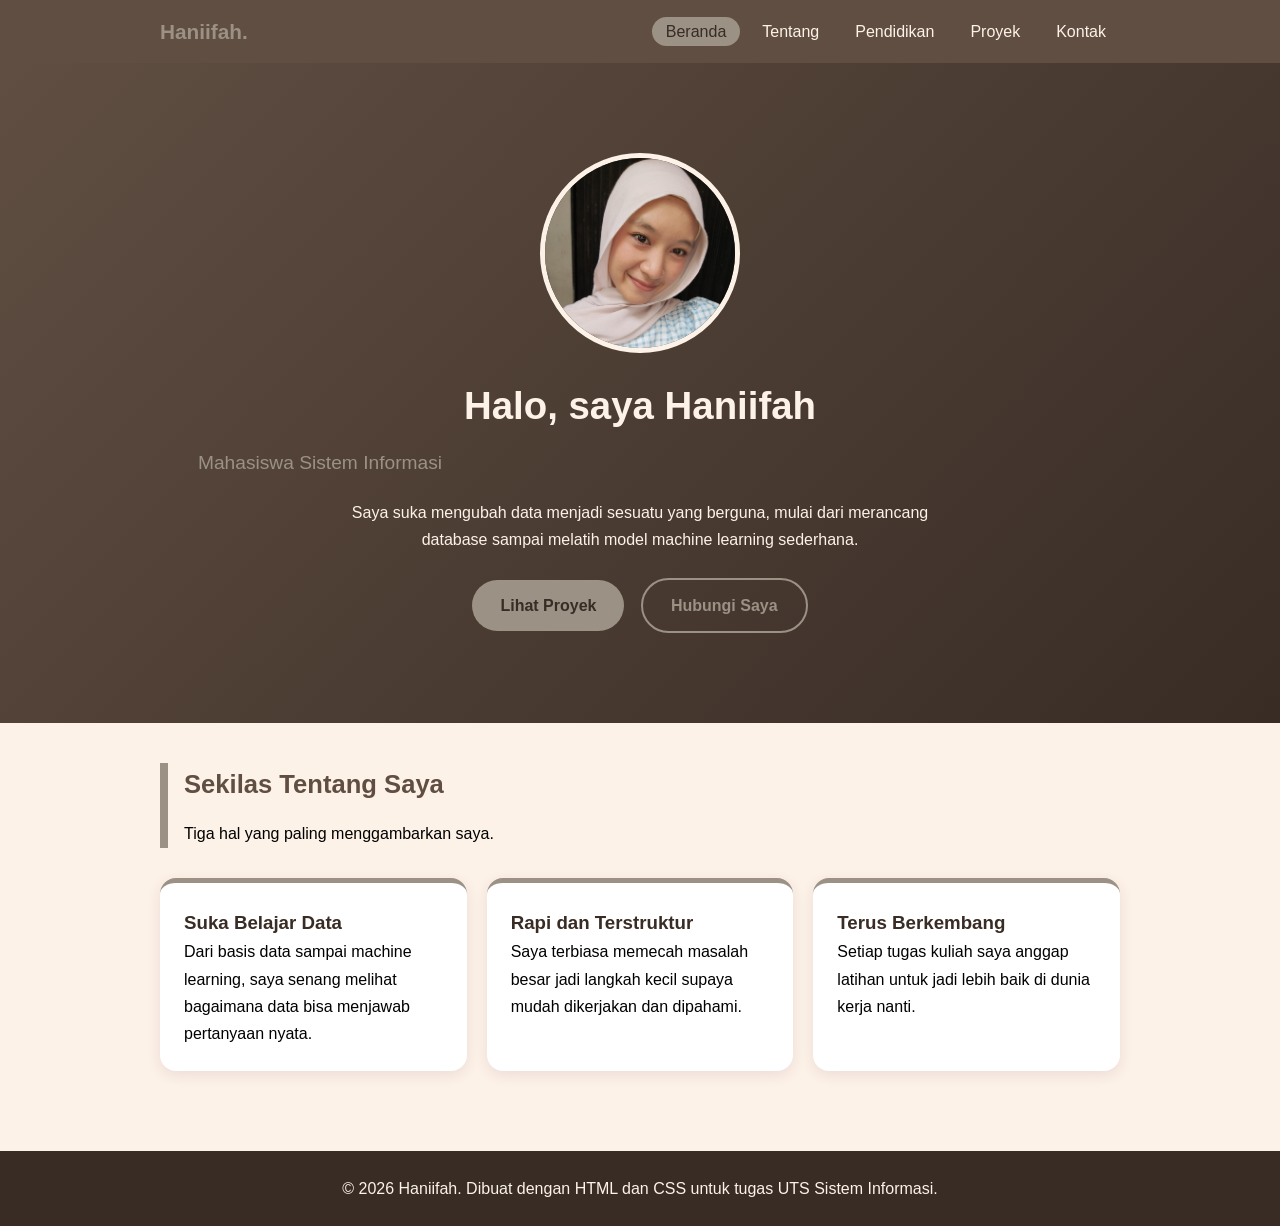
==== index.html @ 3d771379 "Upload website CV" ====
<!DOCTYPE html>
<html lang="id">
<head>
  <meta charset="UTF-8">
  <meta name="viewport" content="width=device-width, initial-scale=1.0">
  <title>Beranda | Haniifah</title>
  <link rel="stylesheet" href="style.css">
</head>
<body>
<header>
  <nav>
    <a href="index.html" class="logo">Haniifah.</a>
    <ul>
      <li><a href="index.html" class="aktif">Beranda</a></li>
      <li><a href="tentang.html" >Tentang</a></li>
      <li><a href="pendidikan.html" >Pendidikan</a></li>
      <li><a href="proyek.html" >Proyek</a></li>
      <li><a href="kontak.html" >Kontak</a></li>
    </ul>
  </nav>
</header>

<!-- Bagian: tampilan pertama yang dilihat pengunjung -->
<section class="hero">
  <img class="foto" src="hnfh.jpeg" alt="foto hnfh"> 
  <h1>Halo, saya Haniifah</h1>
  <p class="peran">Mahasiswa Sistem Informasi</p>
  <p>Saya suka mengubah data menjadi sesuatu yang berguna, mulai dari merancang database sampai melatih model machine learning sederhana.</p>
  <a href="proyek.html" class="tombol">Lihat Proyek</a>
  <a href="kontak.html" class="tombol garis">Hubungi Saya</a>
</section>

<main>
  <div class="judul-halaman">
    <h2>Sekilas Tentang Saya</h2>
    <p>Tiga hal yang paling menggambarkan saya.</p>
  </div>

  <div class="grid">
    <div class="kartu">
      <h3>Suka Belajar Data</h3>
      <p>Dari basis data sampai machine learning, saya senang melihat bagaimana data bisa menjawab pertanyaan nyata.</p>
    </div>
    <div class="kartu">
      <h3>Rapi dan Terstruktur</h3>
      <p>Saya terbiasa memecah masalah besar jadi langkah kecil supaya mudah dikerjakan dan dipahami.</p>
    </div>
    <div class="kartu">
      <h3>Terus Berkembang</h3>
      <p>Setiap tugas kuliah saya anggap latihan untuk jadi lebih baik di dunia kerja nanti.</p>
    </div>
  </div>
</main>

<footer>
  <p>&copy; 2026 Haniifah. Dibuat dengan HTML dan CSS untuk tugas UTS Sistem Informasi.</p>
</footer>
</body>
</html>
---- style.css ----
/* 1. Variabel warna */
:root {
  --chocolate: #604e42;
  --dark-chocolate: #382c25;
  --khaki: #9b9184;
  --krem: #fdf2e7; /*backround */
  --putih: #ffffff;
  --teks: #000000;
  --abu: #000000;
}

/* 2. Reset dasar */
* {
  margin: 0;
  padding: 0;
  box-sizing: border-box;
}

body {
  font-family: "Segoe UI", Arial, sans-serif;
  background: var(--krem);
  color: var(--teks);
  line-height: 1.7;
}

a { text-decoration: none; color: inherit; }

/* 3. Navigasi atas */
header {
  background: var(--chocolate);
  position: sticky;
  top: 0;
  z-index: 10;
}

nav {
  max-width: 1000px;
  margin: auto;
  padding: 14px 20px;
  display: flex;
  justify-content: space-between;
  align-items: center;
  flex-wrap: wrap;
  gap: 10px;
}

.logo {
  color: var(--khaki);
  font-weight: 700;
  font-size: 1.3rem;
}

nav ul {
  list-style: none;
  display: flex;
  gap: 8px;
  flex-wrap: wrap;
}

nav ul a {
  color: var(--krem);
  padding: 6px 14px;
  border-radius: 20px;
  transition: 0.3s;
}

nav ul a:hover,
nav ul a.aktif {
  background: var(--khaki);
  color: var(--dark-chocolate);
}

/* 4. Pembungkus isi halaman */
main {
  max-width: 1000px;
  margin: auto;
  padding: 40px 20px;
}

h1 { font-size: 2.4rem; color: var(--chocolate); }
h2 { font-size: 1.6rem; color: var(--chocolate); margin-bottom: 14px; }
h3 { color: var(--dark-chocolate); }

.judul-halaman {
  border-left: 8px solid var(--khaki);
  padding-left: 16px;
  margin-bottom: 30px;
}

.judul-halaman p { color: var(--abu); }

/* 5. Bagian hero (landing page) */
.hero {
  background: linear-gradient(135deg, var(--chocolate), var(--dark-chocolate));
  color: var(--krem);
  text-align: center;
  padding: 90px 20px;
}

.hero .foto {
  width: 200px;
  height: 200px;
  border-radius: 50%;
  background: var(--khaki);
  color: var(--dark-chocolate);
  font-size: 4rem;
  font-weight: 700;
  display: flex;
  align-items: center;
  justify-content: center;
  margin: 0 auto 20px;
  border: 5px solid var(--krem);
  animation: melayang 3s ease-in-out infinite;
}

.hero h1 { color: var(--krem); }
.hero .peran { color: var(--khaki); font-size: 1.2rem; margin: 8px 0 20px; }
.hero p { max-width: 600px; margin: auto; }

@keyframes melayang {
  0%, 100% { transform: translateY(0); }
  50% { transform: translateY(-10px); }
}

/* 6. Tombol */
.tombol {
  display: inline-block;
  margin: 24px 6px 0;
  padding: 12px 28px;
  border-radius: 30px;
  background: var(--khaki);
  color: var(--dark-chocolate);
  font-weight: 600;
  transition: 0.3s;
}

.tombol:hover { transform: translateY(-3px); background: var(--putih); }

.tombol.garis {
  background: transparent;
  border: 2px solid var(--khaki);
  color: var(--khaki);
}

/* 7. Kartu (dipakai di banyak halaman) */
.grid {
  display: grid;
  grid-template-columns: repeat(auto-fit, minmax(260px, 1fr));
  gap: 20px;
}

.kartu {
  background: var(--putih);
  padding: 24px;
  border-radius: 16px;
  border-top: 5px solid var(--khaki);
  box-shadow: 0 4px 14px rgba(91, 42, 78, 0.1);
  transition: 0.3s;
}

.kartu:hover {
  transform: translateY(-6px);
  box-shadow: 0 10px 24px rgba(91, 42, 78, 0.2);
}

.kartu .label {
  display: inline-block;
  background: var(--krem);
  color: var(--chocolate);
  padding: 2px 12px;
  border-radius: 12px;
  font-size: 0.85rem;
  margin-top: 8px;
}

/* 8. Timeline pendidikan */
.timeline {
  border-left: 4px solid var(--khaki);
  padding-left: 24px;
}

.timeline .item { margin-bottom: 28px; position: relative; }

.timeline .item::before {
  content: "";
  position: absolute;
  left: -34px;
  top: 6px;
  width: 16px;
  height: 16px;
  background: var(--chocolate);
  border: 3px solid var(--khaki);
  border-radius: 50%;
}

.tahun { color: var(--abu); font-size: 0.9rem; }

/* 9. Bar skill */
.skill { margin-bottom: 16px; }
.skill span { font-weight: 600; }

.bar {
  background: #eadfe6;
  border-radius: 10px;
  height: 12px;
  overflow: hidden;
  margin-top: 4px;
}

.bar div {
  height: 100%;
  background: linear-gradient(90deg, var(--chocolate), var(--khaki));
  border-radius: 10px;
}

/* 10. Formulir kontak */
form { display: grid; gap: 14px; max-width: 520px; }

input, textarea {
  padding: 12px;
  border: 2px solid #665f5f;
  border-radius: 10px;
  font-family: inherit;
  font-size: 1rem;
}

input:focus, textarea:focus { outline: none; border-color: var(--khaki); }

button {
  padding: 12px;
  border: none;
  border-radius: 10px;
  background: var(--chocolate);
  color: var(--krem);
  font-size: 1rem;
  cursor: pointer;
  transition: 0.3s;
}

button:hover { background: var(--khaki); color: var(--dark-chocolate); }

/* 11. Footer */
footer {
  background: var(--dark-chocolate);
  color: var(--krem);
  text-align: center;
  padding: 24px;
  margin-top: 40px;
}

/* 12. Responsif untuk layar HP */
@media (max-width: 600px) {
  h1 { font-size: 1.8rem; }
  .hero { padding: 60px 16px; }
}
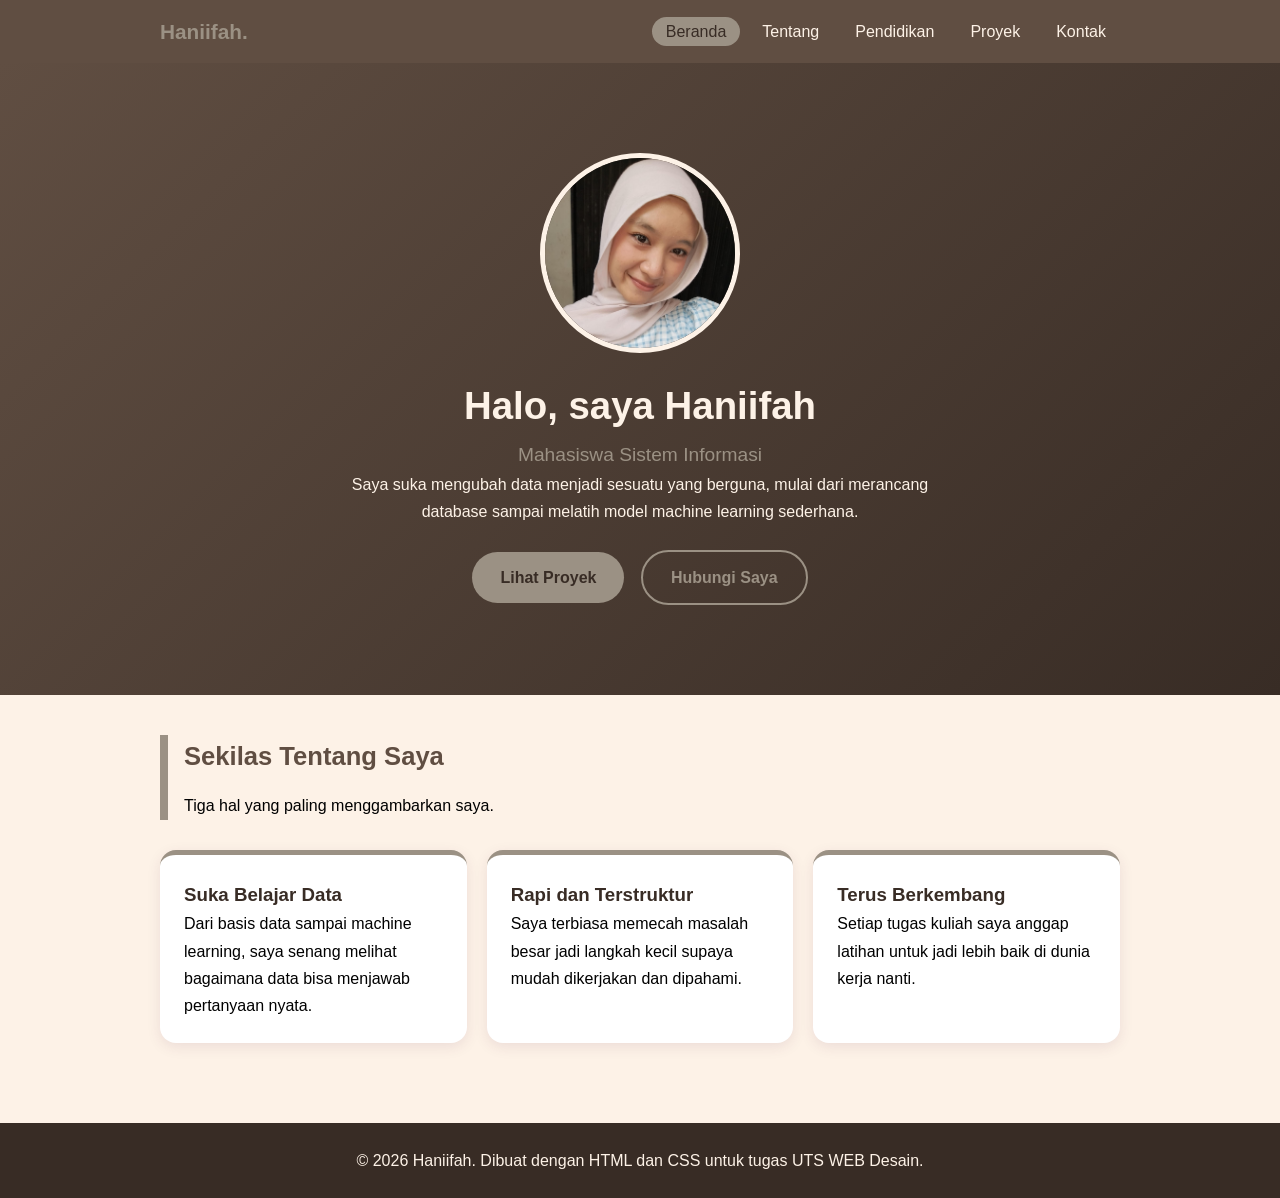
==== commit 9b358e1f: "Perbaiki soure code" ====
--- a/index.html
+++ b/index.html
@@ -53,7 +53,7 @@
 </main>
 
 <footer>
-  <p>&copy; 2026 Haniifah. Dibuat dengan HTML dan CSS untuk tugas UTS Sistem Informasi.</p>
+  <p>&copy; 2026 Haniifah. Dibuat dengan HTML dan CSS untuk tugas UTS WEB Desain.</p>
 </footer>
 </body>
 </html>
--- a/style.css
+++ b/style.css
@@ -115,7 +115,7 @@
 }
 
 .hero h1 { color: var(--krem); }
-.hero .peran { color: var(--khaki); font-size: 1.2rem; margin: 8px 0 20px; }
+.hero .peran { color: var(--khaki); font-size: 1.2rem; margin: center; }
 .hero p { max-width: 600px; margin: auto; }
 
 @keyframes melayang {
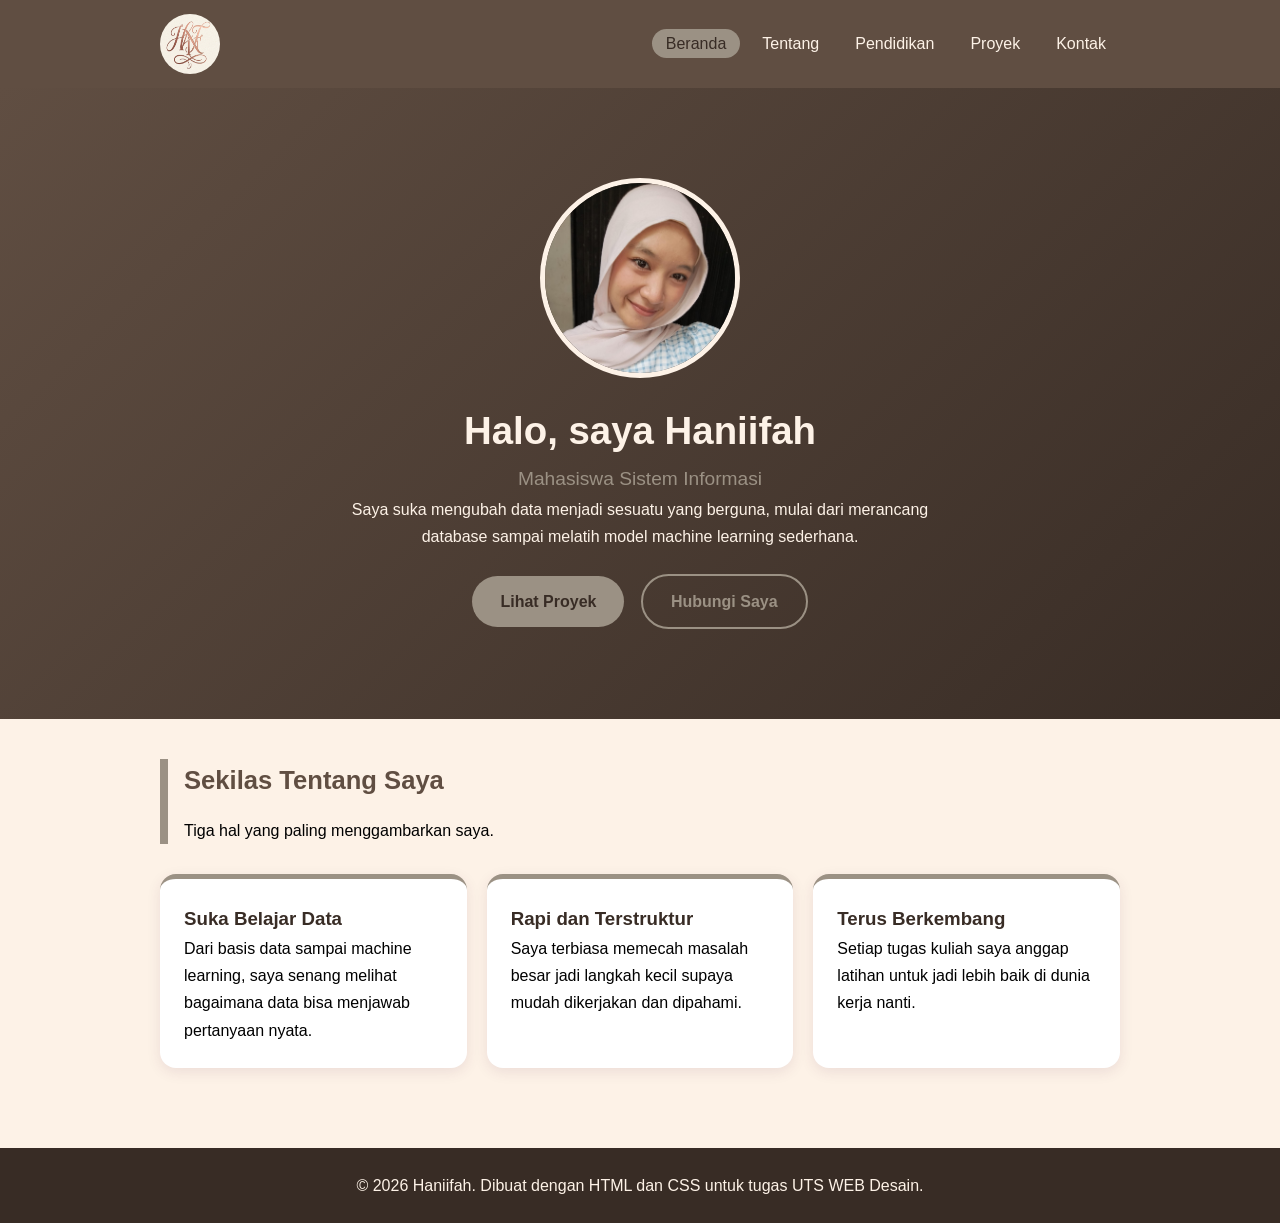
==== commit ae4ca288: "Upload website CV" ====
--- a/index.html
+++ b/index.html
@@ -8,8 +8,8 @@
 </head>
 <body>
 <header>
-  <nav>
-    <a href="index.html" class="logo">Haniifah.</a>
+  <nav class="navigasi">
+    <img class="logo" src="logo.jpeg" alt="logo haniifah" >
     <ul>
       <li><a href="index.html" class="aktif">Beranda</a></li>
       <li><a href="tentang.html" >Tentang</a></li>
--- a/style.css
+++ b/style.css
@@ -46,6 +46,9 @@
 }
 
 .logo {
+  width: 60px;
+  height: 60px;
+  border-radius: 50%; 
   color: var(--khaki);
   font-weight: 700;
   font-size: 1.3rem;
